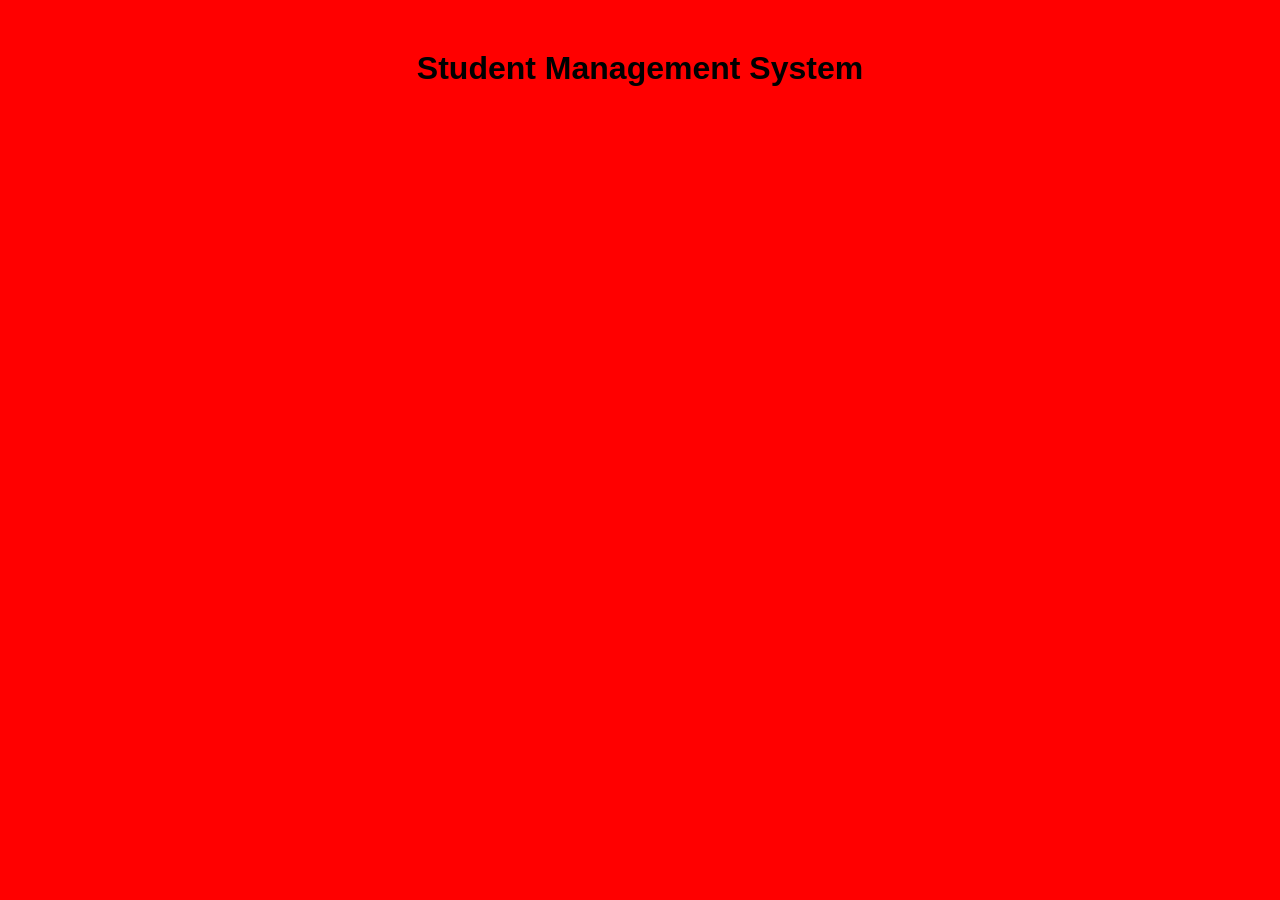
==== index.html @ 46ab165b "Initial project setup" ====
<!doctype html>
<html lang="en">
  <head>
    <meta charset="UTF-8" />
    <meta name="viewport" content="width=device-width, initial-scale=1.0" />

    <title>Student Management System</title>

    <link rel="stylesheet" href="style.css" />
  </head>

  <body>
    <h1>Student Management System</h1>

    <script src="script.js"></script>
  </body>
</html>
---- style.css ----
* {
    margin: 0;
    padding: 0;
    box-sizing: border-box;
}

body {
    font-family: Arial, sans-serif;
    background-color: red;
}

h1 {
    text-align: center;
    margin-top: 50px;
}
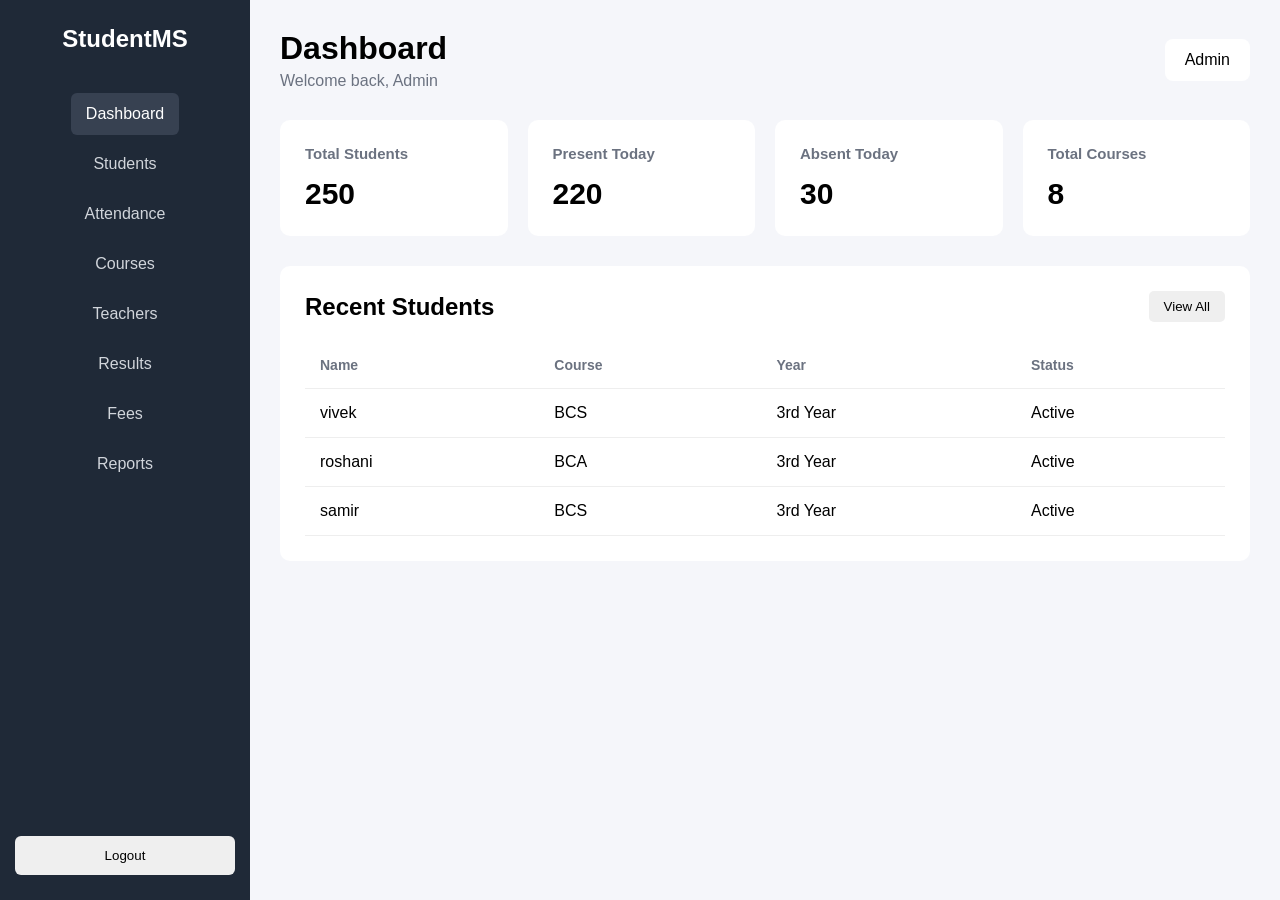
==== commit e346bc8c: "Create dashboard layout" ====
--- a/index.html
+++ b/index.html
@@ -10,7 +10,117 @@
   </head>
 
   <body>
-    <h1>Student Management System</h1>
+    <div class="dashboard">
+      <!-- Sidebar -->
+      <aside class="sidebar">
+        <div class="logo">
+          <h2>StudentMS</h2>
+        </div>
+
+        <nav class="sidebar-nav">
+          <a href="#" class="nav-link active"> Dashboard </a>
+
+          <a href="#" class="nav-link"> Students </a>
+
+          <a href="#" class="nav-link"> Attendance </a>
+
+          <a href="#" class="nav-link"> Courses </a>
+
+          <a href="#" class="nav-link"> Teachers </a>
+
+          <a href="#" class="nav-link"> Results </a>
+
+          <a href="#" class="nav-link"> Fees </a>
+
+          <a href="#" class="nav-link"> Reports </a>
+        </nav>
+
+        <button class="logout-btn">Logout</button>
+      </aside>
+
+      <!-- Main Content -->
+      <main class="main-content">
+        <!-- Header -->
+        <header class="top-header">
+          <div>
+            <h1>Dashboard</h1>
+            <p>Welcome back, Admin</p>
+          </div>
+
+          <div class="admin-profile">
+            <span>Admin</span>
+          </div>
+        </header>
+
+        <!-- Statistics -->
+        <section class="stats-container">
+          <div class="stat-card">
+            <h3>Total Students</h3>
+            <p>250</p>
+          </div>
+
+          <div class="stat-card">
+            <h3>Present Today</h3>
+            <p>220</p>
+          </div>
+
+          <div class="stat-card">
+            <h3>Absent Today</h3>
+            <p>30</p>
+          </div>
+
+          <div class="stat-card">
+            <h3>Total Courses</h3>
+            <p>8</p>
+          </div>
+        </section>
+
+        <!-- Recent Students -->
+        <section class="students-section">
+          <div class="section-header">
+            <h2>Recent Students</h2>
+
+            <button class="view-btn">View All</button>
+          </div>
+
+          <div class="table-container">
+            <table>
+              <thead>
+                <tr>
+                  <th>Name</th>
+                  <th>Course</th>
+                  <th>Year</th>
+                  <th>Status</th>
+                </tr>
+              </thead>
+
+              <tbody>
+                <tr>
+                  <td>vivek</td>
+                  <td>BCS</td>
+                  <td>3rd Year</td>
+                  <td>Active</td>
+                </tr>
+
+                <tr>
+                  <td>roshani</td>
+                  <td>BCA</td>
+                  <td>3rd Year</td>
+                  <td>Active</td>
+                </tr>
+
+                <tr>
+                  <td>samir</td>
+                  <td>BCS</td>
+                  <td>3rd Year</td>
+                  <td>Active</td>
+                </tr>
+              </tbody>
+            </table>
+          </div>
+        </section>
+      </main>
+    </div>
 
     <script src="script.js"></script>
   </body>
--- a/style.css
+++ b/style.css
@@ -6,10 +6,163 @@
 
 body {
     font-family: Arial, sans-serif;
-    background-color: red;
+    background: #f5f6fa;
 }
 
-h1 {
+.dashboard {
+    display: flex;
+    min-height: 100vh;
+}
+
+
+/* Sidebar */
+
+.sidebar {
+    width: 250px;
+    min-height: 100vh;
+    background: #1f2937;
+    padding: 25px 15px;
+    display: flex;
+    flex-direction: column;
+}
+
+.logo {
+    color: white;
     text-align: center;
-    margin-top: 50px;
+    margin-bottom: 40px;
+}
+
+.sidebar-nav {
+    display: flex;
+    flex-direction: column;
+    /* justify-content: center;*/
+    align-items: center;
+    gap: 8px;
+}
+
+.nav-link {
+    color: #d1d5db;
+    text-decoration: none;
+    padding: 12px 15px;
+    border-radius: 6px;
+}
+
+.nav-link:hover,
+.nav-link.active {
+    background: #374151;
+    color: white;
+}
+
+.logout-btn {
+    margin-top: auto;
+    padding: 12px;
+    border: none;
+    border-radius: 6px;
+    cursor: pointer;
+}
+
+
+/* Main Content */
+
+.main-content {
+    flex: 1;
+    padding: 30px;
+}
+
+
+/* Header */
+
+.top-header {
+    display: flex;
+    justify-content: space-between;
+    align-items: center;
+    margin-bottom: 30px;
+}
+
+.top-header h1 {
+    margin-bottom: 5px;
+}
+
+.top-header p {
+    color: #6b7280;
+}
+
+.admin-profile {
+    background: white;
+    padding: 12px 20px;
+    border-radius: 8px;
+}
+
+
+/* Statistics */
+
+.stats-container {
+    display: grid;
+    grid-template-columns: repeat(4, 1fr);
+    gap: 20px;
+    margin-bottom: 30px;
+}
+
+.stat-card {
+    background: white;
+    padding: 25px;
+    border-radius: 10px;
+}
+
+.stat-card h3 {
+    color: #6b7280;
+    font-size: 15px;
+    margin-bottom: 15px;
+}
+
+.stat-card p {
+    font-size: 30px;
+    font-weight: bold;
+}
+
+
+/* Students */
+
+.students-section {
+    background: white;
+    padding: 25px;
+    border-radius: 10px;
+}
+
+.section-header {
+    display: flex;
+    justify-content: space-between;
+    align-items: center;
+    margin-bottom: 20px;
+}
+
+.view-btn {
+    padding: 8px 15px;
+    border: none;
+    border-radius: 5px;
+    cursor: pointer;
+}
+
+
+/* Table */
+
+.table-container {
+    overflow-x: auto;
+}
+
+table {
+    width: 100%;
+    border-collapse: collapse;
+}
+
+th,
+td {
+    padding: 15px;
+    text-align: left;
+    border-bottom: 1px solid #eee;
+}
+
+th {
+    color: #6b7280;
+    font-size: 14px;
 }
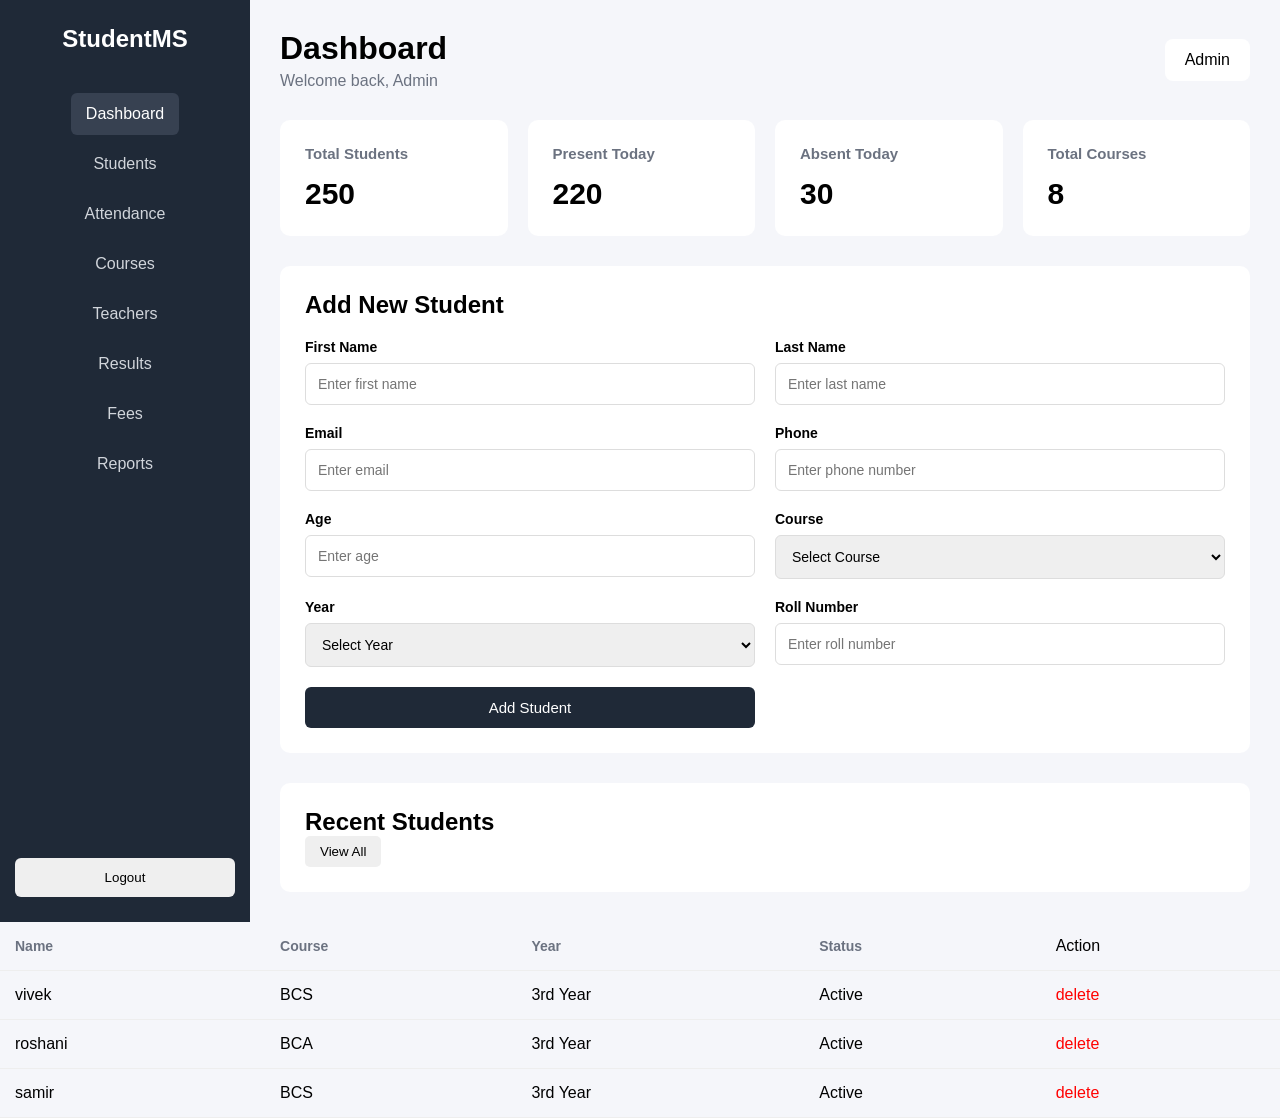
==== commit 41750edc: "Add delete student functionality" ====
--- a/index.html
+++ b/index.html
@@ -75,8 +75,86 @@
           </div>
         </section>
 
+        <!-- Student Management -->
+
+        <section class="student-management">
+          <div class="section-header">
+            <h2>Add New Student</h2>
+          </div>
+
+          <form id="studentForm">
+            <div class="form-group">
+              <label for="firstName">First Name</label>
+              <input
+                type="text"
+                id="firstName"
+                placeholder="Enter first name"
+              />
+            </div>
+
+            <div class="form-group">
+              <label for="lastName">Last Name</label>
+              <input type="text" id="lastName" placeholder="Enter last name" />
+            </div>
+
+            <div class="form-group">
+              <label for="email">Email</label>
+              <input type="email" id="email" placeholder="Enter email" />
+            </div>
+
+            <div class="form-group">
+              <label for="phone">Phone</label>
+              <input
+                type="tel"
+                id="phone"
+                placeholder="Enter phone number"
+                maxlength="10"
+              />
+            </div>
+
+            <div class="form-group">
+              <label for="age">Age</label>
+              <input type="number" id="age" placeholder="Enter age" />
+            </div>
+
+            <div class="form-group">
+              <label for="course">Course</label>
+
+              <select id="course">
+                <option value="">Select Course</option>
+                <option value="BCS">BCS</option>
+                <option value="BCA">BCA</option>
+                <option value="BBA">BBA</option>
+                <option value="MCA">MCA</option>
+              </select>
+            </div>
+
+            <div class="form-group">
+              <label for="year">Year</label>
+
+              <select id="year">
+                <option value="">Select Year</option>
+                <option value="1st Year">1st Year</option>
+                <option value="2nd Year">2nd Year</option>
+                <option value="3rd Year">3rd Year</option>
+              </select>
+            </div>
+
+            <div class="form-group">
+              <label for="rollNumber">Roll Number</label>
+              <input
+                type="text"
+                id="rollNumber"
+                placeholder="Enter roll number"
+              />
+            </div>
+
+            <button type="submit" class="add-student-btn">Add Student</button>
+          </form>
+        </section>
+
         <!-- Recent Students -->
-        <section class="students-section">
+        <section class="students-section"
           <div class="section-header">
             <h2>Recent Students</h2>
 
@@ -91,15 +169,21 @@
                   <th>Course</th>
                   <th>Year</th>
                   <th>Status</th>
+                  <td>Action</td>
+
                 </tr>
               </thead>
 
-              <tbody>
+              <tbody id="studentTableBody">
                 <tr>
                   <td>vivek</td>
                   <td>BCS</td>
                   <td>3rd Year</td>
                   <td>Active</td>
+                 <td style="color: red;">delete</td>
+
+
+
                 </tr>
 
                 <tr>
@@ -107,6 +191,8 @@
                   <td>BCA</td>
                   <td>3rd Year</td>
                   <td>Active</td>
+                  <td style="color: red;">delete</td>
+
                 </tr>
 
                 <tr>
@@ -114,6 +200,7 @@
                   <td>BCS</td>
                   <td>3rd Year</td>
                   <td>Active</td>
+                  <td style="color: red;">delete</td>
                 </tr>
               </tbody>
             </table>
--- a/style.css
+++ b/style.css
@@ -165,4 +165,56 @@
 th {
     color: #6b7280;
     font-size: 14px;
+}
+
+
+
+/* Student Management */
+
+.student-management {
+    background: white;
+    padding: 25px;
+    border-radius: 10px;
+    margin-bottom: 30px;
+}
+
+#studentForm {
+    display: grid;
+    grid-template-columns: repeat(2, 1fr);
+    gap: 20px;
+}
+
+.form-group {
+    display: flex;
+    flex-direction: column;
+    gap: 8px;
+}
+
+.form-group label {
+    font-size: 14px;
+    font-weight: bold;
+}
+
+.form-group input,
+.form-group select {
+    padding: 12px;
+    border: 1px solid #ddd;
+    border-radius: 6px;
+    font-size: 14px;
+    outline: none;
+}
+
+.form-group input:focus,
+.form-group select:focus {
+    border-color: #374151;
+}
+
+.add-student-btn {
+    padding: 12px 20px;
+    border: none;
+    border-radius: 6px;
+    cursor: pointer;
+    background: #1f2937;
+    color: white;
+    font-size: 15px;
 }
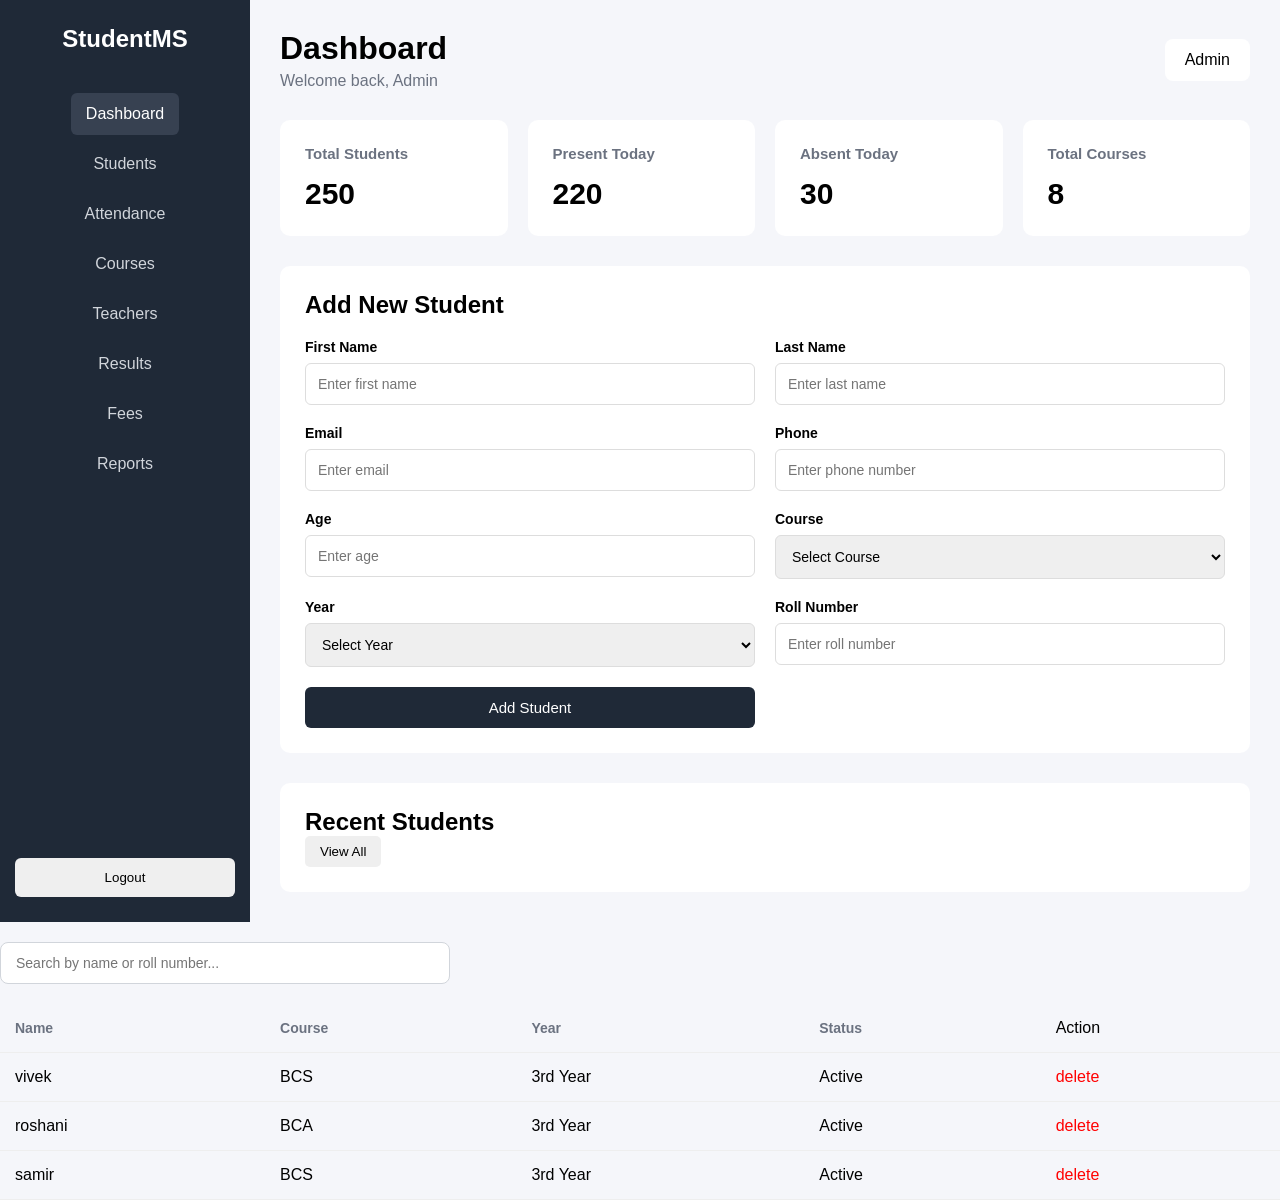
==== commit 56ea060e: "Add student search functionality" ====
--- a/index.html
+++ b/index.html
@@ -161,7 +161,17 @@
             <button class="view-btn">View All</button>
           </div>
 
+      
           <div class="table-container">
+
+              <!-- Search Box -->
+    <div class="search-container">
+        <input
+            type="text"
+            id="searchStudent"
+            placeholder="Search by name or roll number..."
+        >
+    </div>
             <table>
               <thead>
                 <tr>
--- a/style.css
+++ b/style.css
@@ -217,4 +217,30 @@
     background: #1f2937;
     color: white;
     font-size: 15px;
+}
+
+
+
+/* // search box logiuc  */    
+
+
+.search-container {
+    width: 100%;
+    margin: 20px 0;
+}
+
+#searchStudent {
+    width: 100%;
+    max-width: 450px;
+    padding: 12px 15px;
+    border: 1px solid #d1d5db;
+    border-radius: 8px;
+    font-size: 14px;
+    box-sizing: border-box;
+    outline: none;
+}
+
+#searchStudent:focus {
+    border-color: #2563eb;
+    box-shadow: 0 0 0 3px rgba(37, 99, 235, 0.1);
 }
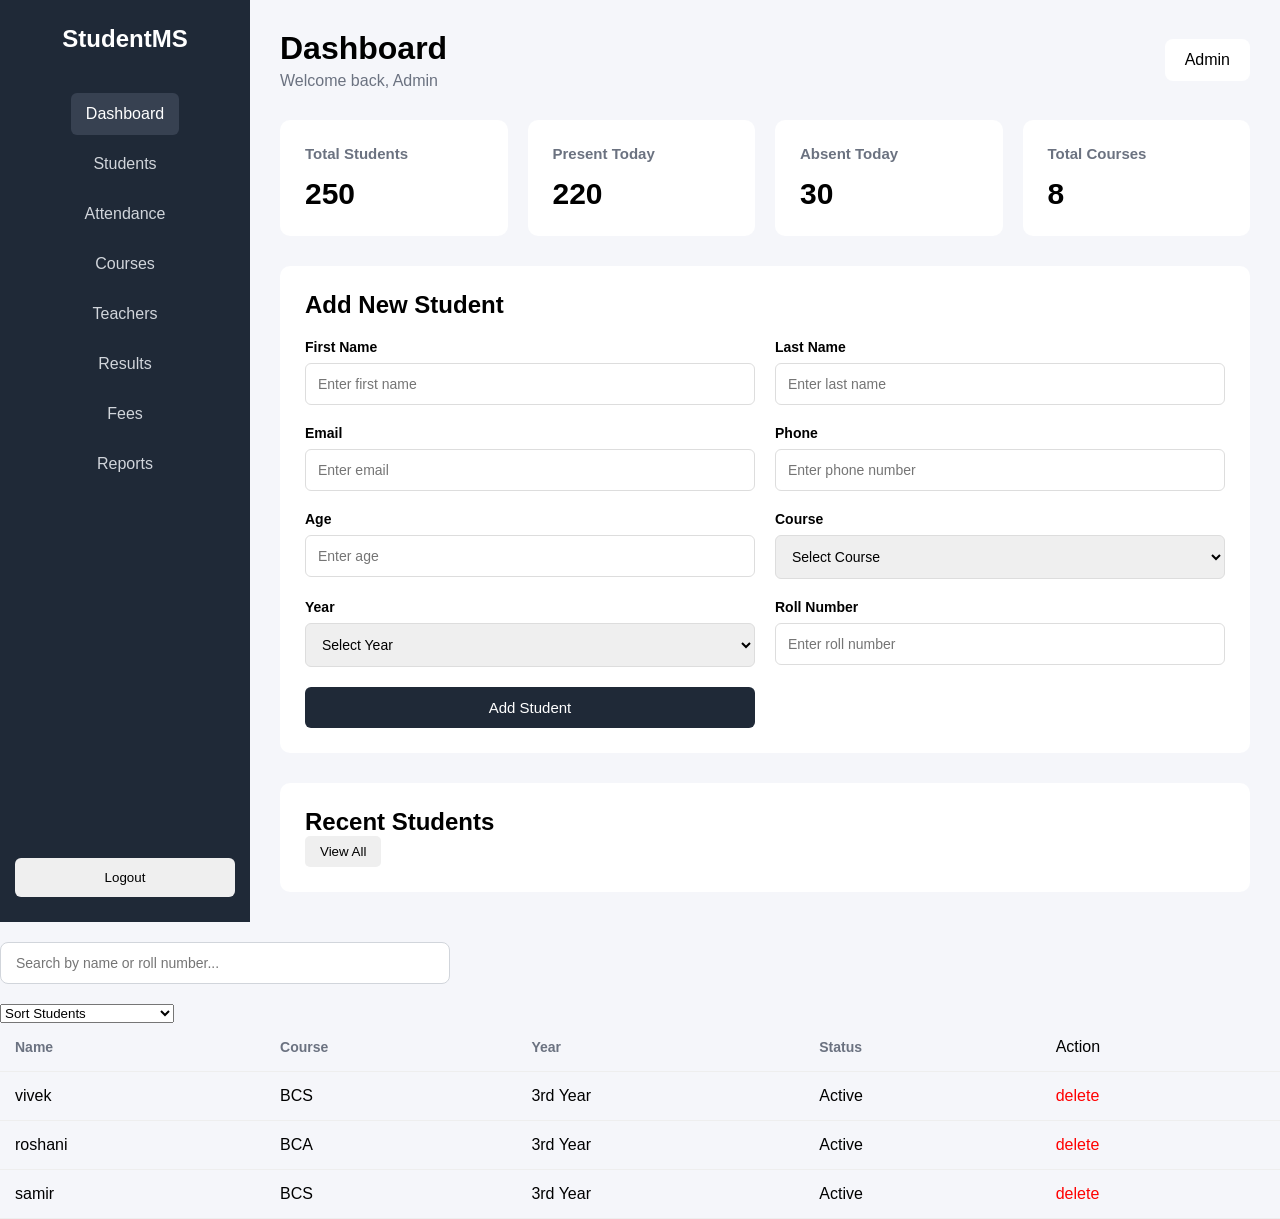
==== commit 164a19e6: "Add student sorting functionality" ====
--- a/index.html
+++ b/index.html
@@ -172,6 +172,22 @@
             placeholder="Search by name or roll number..."
         >
     </div>
+
+
+    <!-- // sorting dropdown start   -->
+
+    <select id="sortStudents">
+    <option value="">Sort Students</option>
+    <option value="name-asc">Name: A to Z</option>
+    <option value="name-desc">Name: Z to A</option>
+    <option value="roll-asc">Roll Number: Low to High</option>
+    <option value="roll-desc">Roll Number: High to Low</option>
+</select>
+
+
+
+
+    <!-- here  table start   -->
             <table>
               <thead>
                 <tr>
@@ -219,6 +235,8 @@
       </main>
     </div>
 
+
+
     <script src="script.js"></script>
   </body>
 </html>
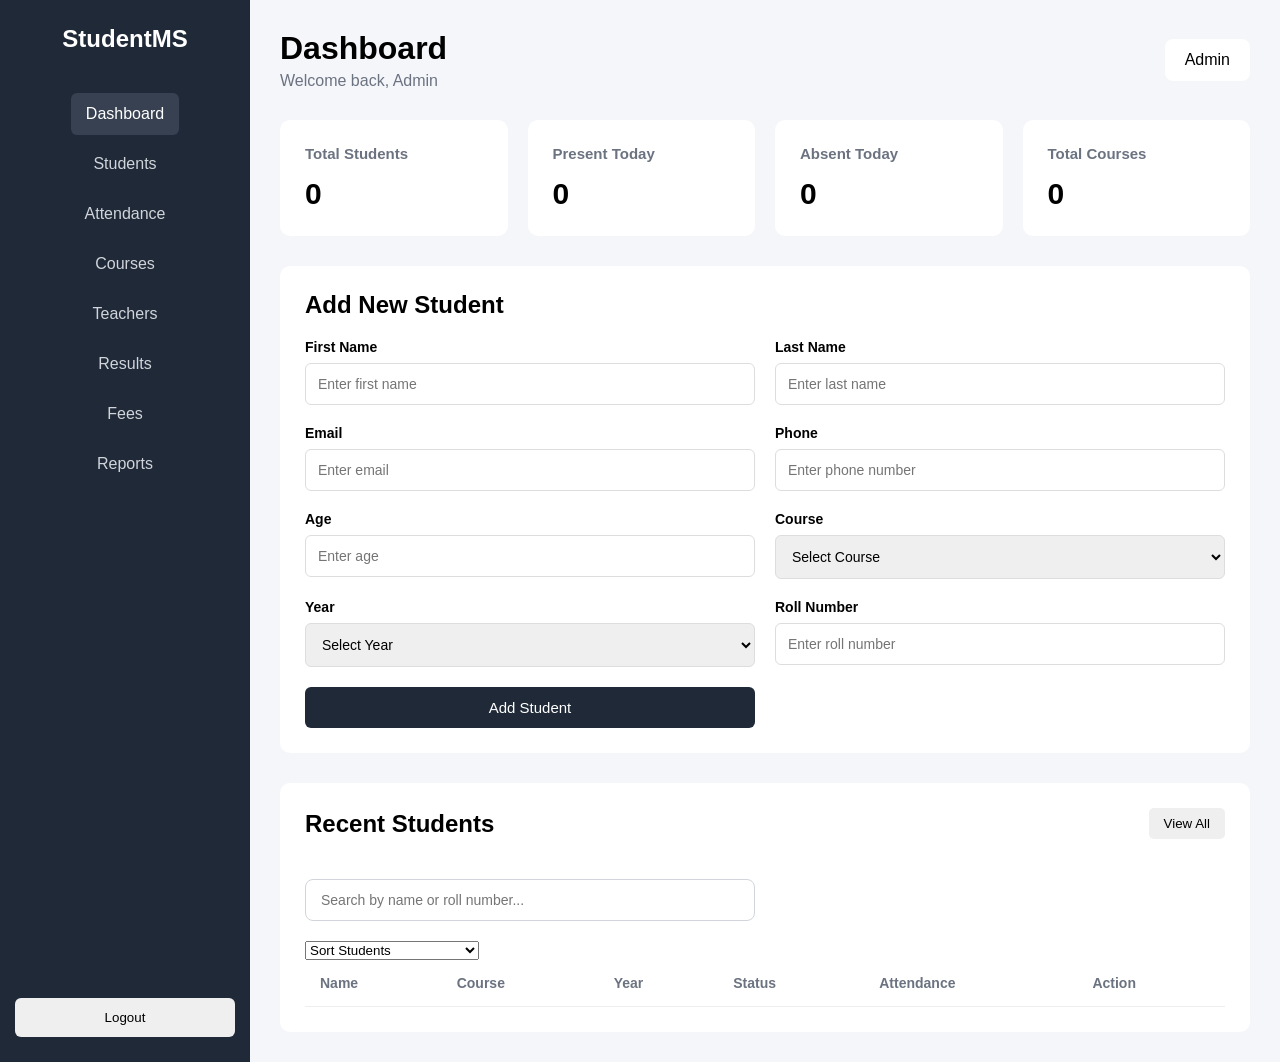
==== commit 0572732d: "Add attendance management and dashboard features" ====
--- a/index.html
+++ b/index.html
@@ -53,25 +53,27 @@
         </header>
 
         <!-- Statistics -->
+
+        <!-- Statistics -->
         <section class="stats-container">
           <div class="stat-card">
             <h3>Total Students</h3>
-            <p>250</p>
+            <p id="totalStudents">0</p>
           </div>
 
           <div class="stat-card">
             <h3>Present Today</h3>
-            <p>220</p>
+            <p id="presentToday">0</p>
           </div>
 
           <div class="stat-card">
             <h3>Absent Today</h3>
-            <p>30</p>
+            <p id="absentToday">0</p>
           </div>
 
           <div class="stat-card">
             <h3>Total Courses</h3>
-            <p>8</p>
+            <p id="totalCourses">0</p>
           </div>
         </section>
 
@@ -154,40 +156,34 @@
         </section>
 
         <!-- Recent Students -->
-        <section class="students-section"
+        <section class="students-section">
           <div class="section-header">
             <h2>Recent Students</h2>
 
             <button class="view-btn">View All</button>
           </div>
 
-      
           <div class="table-container">
-
-              <!-- Search Box -->
-    <div class="search-container">
-        <input
-            type="text"
-            id="searchStudent"
-            placeholder="Search by name or roll number..."
-        >
-    </div>
-
-
-    <!-- // sorting dropdown start   -->
-
-    <select id="sortStudents">
-    <option value="">Sort Students</option>
-    <option value="name-asc">Name: A to Z</option>
-    <option value="name-desc">Name: Z to A</option>
-    <option value="roll-asc">Roll Number: Low to High</option>
-    <option value="roll-desc">Roll Number: High to Low</option>
-</select>
-
-
-
-
-    <!-- here  table start   -->
+            <!-- Search Box -->
+            <div class="search-container">
+              <input
+                type="text"
+                id="searchStudent"
+                placeholder="Search by name or roll number..."
+              />
+            </div>
+
+            <!-- // sorting dropdown start   -->
+
+            <select id="sortStudents">
+              <option value="">Sort Students</option>
+              <option value="name-asc">Name: A to Z</option>
+              <option value="name-desc">Name: Z to A</option>
+              <option value="roll-asc">Roll Number: Low to High</option>
+              <option value="roll-desc">Roll Number: High to Low</option>
+            </select>
+
+            <!-- here  table start   -->
             <table>
               <thead>
                 <tr>
@@ -195,8 +191,9 @@
                   <th>Course</th>
                   <th>Year</th>
                   <th>Status</th>
-                  <td>Action</td>
-
+                  <th>Attendance</th>
+
+                  <th>Action</th>
                 </tr>
               </thead>
 
@@ -206,27 +203,23 @@
                   <td>BCS</td>
                   <td>3rd Year</td>
                   <td>Active</td>
-                 <td style="color: red;">delete</td>
-
-
-
-                </tr>
-
-                <tr>
-                  <td>roshani</td>
+                  <td style="color: red">delete</td>
+                </tr>
+
+                <tr>
+                  <td>jamima</td>
                   <td>BCA</td>
                   <td>3rd Year</td>
                   <td>Active</td>
-                  <td style="color: red;">delete</td>
-
-                </tr>
-
-                <tr>
-                  <td>samir</td>
+                  <td style="color: red">delete</td>
+                </tr>
+
+                <tr>
+                  <td>jasmin</td>
                   <td>BCS</td>
                   <td>3rd Year</td>
                   <td>Active</td>
-                  <td style="color: red;">delete</td>
+                  <td style="color: red">delete</td>
                 </tr>
               </tbody>
             </table>
@@ -235,8 +228,6 @@
       </main>
     </div>
 
-
-
     <script src="script.js"></script>
   </body>
 </html>
--- a/style.css
+++ b/style.css
@@ -243,4 +243,88 @@
 #searchStudent:focus {
     border-color: #2563eb;
     box-shadow: 0 0 0 3px rgba(37, 99, 235, 0.1);
-}+}
+
+/* edit and delet btton  css  */
+
+/* Common button styling */
+.edit-btn,
+.delete-btn {
+  padding: 7px 14px;
+  border: none;
+  border-radius: 5px;
+  font-size: 13px;
+  font-weight: 600;
+  cursor: pointer;
+  transition: background-color 0.3s ease;
+}
+
+/* Edit button */
+.edit-btn {
+  background-color: #dbeafe;
+  color: #1d4ed8;
+  margin-right: 8px;
+}
+
+.edit-btn:hover {
+  background-color: #bfdbfe;
+}
+
+/* Delete button */
+.delete-btn {
+  background-color: #fee2e2;
+  color: #dc2626;
+}
+
+.delete-btn:hover {
+  background-color: #fecaca;
+}
+
+
+
+/* attendenc button logic  */  
+
+/* Attendance Buttons */
+
+/* Present Button */
+.present-btn {
+background-color: #d1fae5;
+color: #065f46;
+border: 1px solid #10b981;
+
+padding: 6px 12px;
+border: none;
+border-radius: 5px;
+font-size: 13px;
+font-weight: 600;
+cursor: pointer;
+margin: 3px;
+transition: all 0.3s ease;
+}
+
+.present-btn:hover {
+background-color: #10b981;
+color: white;
+}
+
+/* Absent Button */
+.absent-btn {
+background-color: #fee2e2;
+color: #991b1b;
+border: 1px solid #ef4444;
+
+
+padding: 6px 12px;
+border: none;
+border-radius: 5px;
+font-size: 13px;
+font-weight: 600;
+cursor: pointer;
+margin: 3px;
+transition: all 0.3s ease;
+}
+
+.absent-btn:hover {
+background-color: #ef4444;
+color: white;
+}
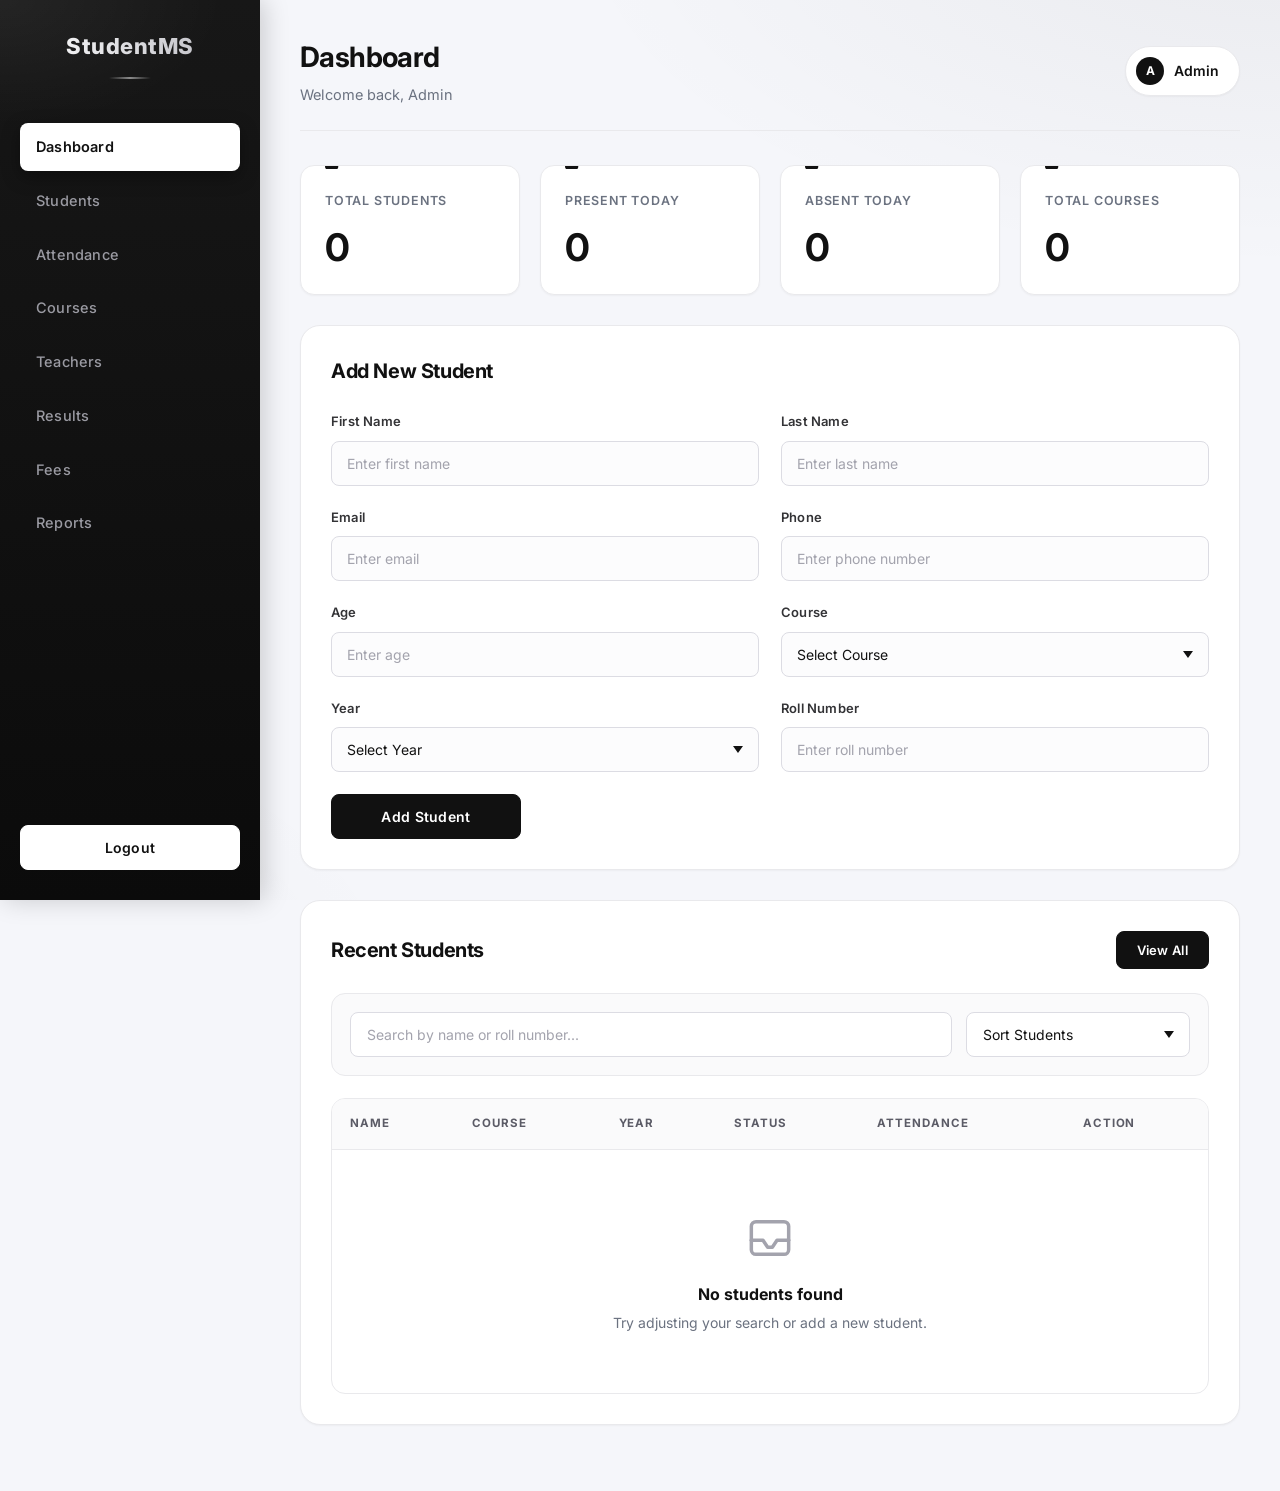
==== commit 06d5577d: "Improve dashboard UI" ====
--- a/index.html
+++ b/index.html
@@ -3,15 +3,23 @@
   <head>
     <meta charset="UTF-8" />
     <meta name="viewport" content="width=device-width, initial-scale=1.0" />
+    <meta name="theme-color" content="#111111" />
 
     <title>Student Management System</title>
+
+    <link rel="preconnect" href="https://fonts.googleapis.com" />
+    <link rel="preconnect" href="https://fonts.gstatic.com" crossorigin />
+    <link
+      href="https://fonts.googleapis.com/css2?family=Inter:wght@400;500;600;700;800&display=swap"
+      rel="stylesheet"
+    />
 
     <link rel="stylesheet" href="style.css" />
   </head>
 
   <body>
     <div class="dashboard">
-      <!-- Sidebar -->
+      <!-- ===== Sidebar ===== -->
       <aside class="sidebar">
         <div class="logo">
           <h2>StudentMS</h2>
@@ -19,26 +27,19 @@
 
         <nav class="sidebar-nav">
           <a href="#" class="nav-link active"> Dashboard </a>
-
           <a href="#" class="nav-link"> Students </a>
-
           <a href="#" class="nav-link"> Attendance </a>
-
           <a href="#" class="nav-link"> Courses </a>
-
           <a href="#" class="nav-link"> Teachers </a>
-
           <a href="#" class="nav-link"> Results </a>
-
           <a href="#" class="nav-link"> Fees </a>
-
           <a href="#" class="nav-link"> Reports </a>
         </nav>
 
         <button class="logout-btn">Logout</button>
       </aside>
 
-      <!-- Main Content -->
+      <!-- ===== Main Content ===== -->
       <main class="main-content">
         <!-- Header -->
         <header class="top-header">
@@ -53,8 +54,6 @@
         </header>
 
         <!-- Statistics -->
-
-        <!-- Statistics -->
         <section class="stats-container">
           <div class="stat-card">
             <h3>Total Students</h3>
@@ -78,13 +77,20 @@
         </section>
 
         <!-- Student Management -->
-
         <section class="student-management">
           <div class="section-header">
-            <h2>Add New Student</h2>
-          </div>
-
-          <form id="studentForm">
+            <h2 id="formTitle">Add New Student</h2>
+            <button
+              type="button"
+              id="cancelEditBtn"
+              class="cancel-edit-btn"
+              style="display: none"
+            >
+              Cancel Edit
+            </button>
+          </div>
+
+          <form id="studentForm" novalidate>
             <div class="form-group">
               <label for="firstName">First Name</label>
               <input
@@ -96,7 +102,12 @@
 
             <div class="form-group">
               <label for="lastName">Last Name</label>
-              <input type="text" id="lastName" placeholder="Enter last name" />
+              <input
+                type="text"
+                id="lastName"
+                placeholder="Enter last name"
+                autocomplete="off"
+              />
             </div>
 
             <div class="form-group">
@@ -121,7 +132,6 @@
 
             <div class="form-group">
               <label for="course">Course</label>
-
               <select id="course">
                 <option value="">Select Course</option>
                 <option value="BCS">BCS</option>
@@ -133,7 +143,6 @@
 
             <div class="form-group">
               <label for="year">Year</label>
-
               <select id="year">
                 <option value="">Select Year</option>
                 <option value="1st Year">1st Year</option>
@@ -151,7 +160,9 @@
               />
             </div>
 
-            <button type="submit" class="add-student-btn">Add Student</button>
+            <button type="submit" class="add-student-btn" id="submitBtn">
+              Add Student
+            </button>
           </form>
         </section>
 
@@ -159,21 +170,16 @@
         <section class="students-section">
           <div class="section-header">
             <h2>Recent Students</h2>
-
             <button class="view-btn">View All</button>
           </div>
 
-          <div class="table-container">
-            <!-- Search Box -->
-            <div class="search-container">
-              <input
-                type="text"
-                id="searchStudent"
-                placeholder="Search by name or roll number..."
-              />
-            </div>
-
-            <!-- // sorting dropdown start   -->
+          <!-- Search + Sort row -->
+          <div class="search-container">
+            <input
+              type="text"
+              id="searchStudent"
+              placeholder="Search by name or roll number..."
+            />
 
             <select id="sortStudents">
               <option value="">Sort Students</option>
@@ -182,8 +188,10 @@
               <option value="roll-asc">Roll Number: Low to High</option>
               <option value="roll-desc">Roll Number: High to Low</option>
             </select>
-
-            <!-- here  table start   -->
+          </div>
+
+          <!-- Table wrapper -->
+          <div class="table-container">
             <table>
               <thead>
                 <tr>
@@ -192,42 +200,76 @@
                   <th>Year</th>
                   <th>Status</th>
                   <th>Attendance</th>
-
                   <th>Action</th>
                 </tr>
               </thead>
 
-              <tbody id="studentTableBody">
-                <tr>
-                  <td>vivek</td>
-                  <td>BCS</td>
-                  <td>3rd Year</td>
-                  <td>Active</td>
-                  <td style="color: red">delete</td>
-                </tr>
-
-                <tr>
-                  <td>jamima</td>
-                  <td>BCA</td>
-                  <td>3rd Year</td>
-                  <td>Active</td>
-                  <td style="color: red">delete</td>
-                </tr>
-
-                <tr>
-                  <td>jasmin</td>
-                  <td>BCS</td>
-                  <td>3rd Year</td>
-                  <td>Active</td>
-                  <td style="color: red">delete</td>
-                </tr>
-              </tbody>
+              <!-- ===== JS renders rows here ===== -->
+              <tbody id="studentTableBody"></tbody>
             </table>
+
+            <!-- ===== EMPTY STATE (shows when no students or no search results) ===== -->
+            <div class="empty-state" id="emptyState" style="display: none">
+              <svg
+                width="56"
+                height="56"
+                viewBox="0 0 24 24"
+                fill="none"
+                stroke="currentColor"
+                stroke-width="1.5"
+                stroke-linecap="round"
+                stroke-linejoin="round"
+              >
+                <path d="M20 13V7a2 2 0 0 0-2-2H6a2 2 0 0 0-2 2v6" />
+                <path d="M20 13v4a2 2 0 0 1-2 2H6a2 2 0 0 1-2-2v-4" />
+                <path d="M20 13h-5l-2 3h-2l-2-3H4" />
+              </svg>
+              <h4>No students found</h4>
+              <p>Try adjusting your search or add a new student.</p>
+            </div>
           </div>
         </section>
       </main>
     </div>
 
+    <!-- ===== TOAST CONTAINER (notifications appear here) ===== -->
+    <div class="toast-container" id="toastContainer"></div>
+
+    <!-- ===== DELETE CONFIRMATION MODAL ===== -->
+    <div class="modal-overlay" id="deleteModal">
+      <div class="modal">
+        <div class="modal-icon">
+          <svg
+            width="24"
+            height="24"
+            viewBox="0 0 24 24"
+            fill="none"
+            stroke="currentColor"
+            stroke-width="2"
+            stroke-linecap="round"
+            stroke-linejoin="round"
+          >
+            <path d="M3 6h18" />
+            <path d="M19 6v14a2 2 0 0 1-2 2H7a2 2 0 0 1-2-2V6" />
+            <path d="M8 6V4a2 2 0 0 1 2-2h4a2 2 0 0 1 2 2v2" />
+          </svg>
+        </div>
+        <h3>Delete Student?</h3>
+        <p id="deleteModalText">
+          This action cannot be undone. The student record will be permanently
+          removed.
+        </p>
+        <div class="modal-actions">
+          <button type="button" class="btn-ghost" id="cancelDelete">
+            Cancel
+          </button>
+          <button type="button" class="btn-danger" id="confirmDelete">
+            Delete
+          </button>
+        </div>
+      </div>
+    </div>
+
     <script src="script.js"></script>
   </body>
 </html>
--- a/style.css
+++ b/style.css
@@ -1,12 +1,49 @@
+/* ============================================================
+   Student Management System — Premium Theme
+   ============================================================ */
+
 * {
     margin: 0;
     padding: 0;
     box-sizing: border-box;
 }
 
+:root {
+    --bg: #f5f6fa;
+    --surface: #ffffff;
+    --surface-2: #fafafb;
+    --ink: #111111;
+    --ink-soft: #6b7280;
+    --ink-mute: #a3a3ad;
+    --line: #e9e9ec;
+    --line-strong: #dcdce3;
+    --danger: #dc2626;
+    --success: #22c55e;
+    --radius-sm: 8px;
+    --radius-md: 14px;
+    --radius-lg: 20px;
+    --shadow-xs: 0 1px 2px rgba(17, 17, 17, 0.04);
+    --shadow-sm: 0 4px 14px rgba(17, 17, 17, 0.06);
+    --shadow-md: 0 14px 34px rgba(17, 17, 17, 0.09);
+    --shadow-lg: 0 24px 60px rgba(17, 17, 17, 0.14);
+    --ease: cubic-bezier(0.22, 0.61, 0.36, 1);
+}
+
+html {
+    -webkit-font-smoothing: antialiased;
+    -moz-osx-font-smoothing: grayscale;
+    scroll-behavior: smooth;
+}
+
 body {
-    font-family: Arial, sans-serif;
-    background: #f5f6fa;
+    font-family: "Inter", "Segoe UI", Arial, sans-serif;
+    background: var(--bg);
+    color: var(--ink);
+    line-height: 1.5;
+    background-image:
+        radial-gradient(1200px 600px at 100% -10%, rgba(17, 17, 17, 0.05), transparent 60%),
+        radial-gradient(900px 500px at -10% 110%, rgba(17, 17, 17, 0.04), transparent 60%);
+    background-attachment: fixed;
 }
 
 .dashboard {
@@ -14,317 +51,1023 @@
     min-height: 100vh;
 }
 
-
-/* Sidebar */
+/* ============================================================
+   ACCESSIBILITY: visible focus ring for keyboard users
+   ============================================================ */
+*:focus-visible {
+    outline: 2px solid var(--ink);
+    outline-offset: 2px;
+    border-radius: 4px;
+}
+.nav-link:focus-visible {
+    outline-color: #ffffff;
+}
+
+/* ============================================================
+   Sidebar
+   ============================================================ */
 
 .sidebar {
-    width: 250px;
+    width: 260px;
     min-height: 100vh;
-    background: #1f2937;
-    padding: 25px 15px;
+    background: linear-gradient(180deg, #171717 0%, #0b0b0b 100%);
+    padding: 30px 20px;
     display: flex;
     flex-direction: column;
-}
+    position: sticky;
+    top: 0;
+    align-self: flex-start;
+    height: 100vh;
+    box-shadow: 4px 0 24px rgba(0, 0, 0, 0.18);
+    overflow-y: auto;
+}
+
+.sidebar::after {
+    content: "";
+    position: absolute;
+    inset: 0;
+    pointer-events: none;
+    background: radial-gradient(320px 180px at 0% 0%, rgba(255, 255, 255, 0.06), transparent 70%);
+}
+
+.sidebar::-webkit-scrollbar { width: 0; }
 
 .logo {
-    color: white;
     text-align: center;
-    margin-bottom: 40px;
+    margin-bottom: 44px;
+    position: relative;
+    z-index: 1;
+}
+
+.logo h2 {
+    color: #ffffff;
+    font-size: 22px;
+    font-weight: 800;
+    letter-spacing: 0.5px;
+    background: linear-gradient(90deg, #ffffff 0%, #b9b9c0 100%);
+    -webkit-background-clip: text;
+    background-clip: text;
+    -webkit-text-fill-color: transparent;
+}
+
+.logo::after {
+    content: "";
+    display: block;
+    width: 42px;
+    height: 2px;
+    margin: 14px auto 0;
+    border-radius: 2px;
+    background: linear-gradient(90deg, transparent, rgba(255, 255, 255, 0.5), transparent);
 }
 
 .sidebar-nav {
     display: flex;
     flex-direction: column;
-    /* justify-content: center;*/
-    align-items: center;
-    gap: 8px;
+    align-items: stretch;
+    gap: 6px;
+    position: relative;
+    z-index: 1;
 }
 
 .nav-link {
-    color: #d1d5db;
+    color: #9a9aa2;
     text-decoration: none;
-    padding: 12px 15px;
-    border-radius: 6px;
-}
-
-.nav-link:hover,
+    padding: 13px 16px;
+    border-radius: var(--radius-sm);
+    font-size: 14.5px;
+    font-weight: 500;
+    letter-spacing: 0.2px;
+    position: relative;
+    transition: color 0.3s var(--ease), background 0.3s var(--ease), padding 0.3s var(--ease);
+}
+
+.nav-link::before {
+    content: "";
+    position: absolute;
+    left: 0;
+    top: 50%;
+    width: 3px;
+    height: 0;
+    background: #ffffff;
+    border-radius: 0 3px 3px 0;
+    transform: translateY(-50%);
+    transition: height 0.3s var(--ease);
+}
+
+.nav-link:hover {
+    background: rgba(255, 255, 255, 0.06);
+    color: #ffffff;
+    padding-left: 22px;
+}
+
+.nav-link:hover::before { height: 55%; }
+
 .nav-link.active {
-    background: #374151;
-    color: white;
-}
+    background: #ffffff;
+    color: #111111;
+    font-weight: 600;
+    box-shadow: 0 6px 18px rgba(0, 0, 0, 0.35);
+}
+
+.nav-link.active::before { height: 0; }
 
 .logout-btn {
     margin-top: auto;
-    padding: 12px;
-    border: none;
-    border-radius: 6px;
+    padding: 13px;
+    background: #ffffff;
+    color: #111111;
+    border: 1px solid #ffffff;
+    border-radius: var(--radius-sm);
     cursor: pointer;
-}
-
-
-/* Main Content */
+    font-weight: 600;
+    font-size: 14px;
+    letter-spacing: 0.3px;
+    transition: all 0.3s var(--ease);
+    position: relative;
+    z-index: 1;
+    font-family: inherit;
+}
+
+.logout-btn:hover {
+    background: transparent;
+    color: #ffffff;
+    transform: translateY(-2px);
+    box-shadow: 0 8px 22px rgba(255, 255, 255, 0.12);
+}
+
+/* ============================================================
+   Main Content
+   ============================================================ */
 
 .main-content {
     flex: 1;
-    padding: 30px;
-}
-
-
-/* Header */
+    padding: 36px 40px;
+    min-width: 0;
+}
+
+/* ============================================================
+   Header
+   ============================================================ */
 
 .top-header {
     display: flex;
     justify-content: space-between;
     align-items: center;
-    margin-bottom: 30px;
+    gap: 20px;
+    margin-bottom: 34px;
+    padding-bottom: 24px;
+    border-bottom: 1px solid var(--line);
 }
 
 .top-header h1 {
-    margin-bottom: 5px;
+    font-size: 28px;
+    font-weight: 700;
+    letter-spacing: -0.6px;
+    margin-bottom: 6px;
+    color: var(--ink);
 }
 
 .top-header p {
-    color: #6b7280;
+    color: var(--ink-soft);
+    font-size: 14.5px;
 }
 
 .admin-profile {
-    background: white;
-    padding: 12px 20px;
-    border-radius: 8px;
-}
-
-
-/* Statistics */
+    display: inline-flex;
+    align-items: center;
+    gap: 10px;
+    background: var(--surface);
+    padding: 10px 20px 10px 10px;
+    border-radius: 100px;
+    border: 1px solid var(--line);
+    font-size: 14px;
+    font-weight: 600;
+    color: var(--ink);
+    box-shadow: var(--shadow-xs);
+    transition: all 0.3s var(--ease);
+    white-space: nowrap;
+}
+
+.admin-profile::before {
+    content: "A";
+    display: inline-flex;
+    align-items: center;
+    justify-content: center;
+    width: 28px;
+    height: 28px;
+    border-radius: 50%;
+    background: var(--ink);
+    color: #ffffff;
+    font-size: 12px;
+    font-weight: 700;
+}
+
+.admin-profile:hover {
+    border-color: var(--ink);
+    box-shadow: var(--shadow-sm);
+    transform: translateY(-1px);
+}
+
+/* ============================================================
+   Statistics Cards
+   ============================================================ */
 
 .stats-container {
     display: grid;
     grid-template-columns: repeat(4, 1fr);
     gap: 20px;
+    margin: 25px 0 30px;
+}
+
+.stat-card {
+    position: relative;
+    background: var(--surface);
+    padding: 26px 24px;
+    border: 1px solid var(--line);
+    border-radius: var(--radius-md);
+    overflow: hidden;
+    box-shadow: var(--shadow-xs);
+    transition: all 0.35s var(--ease);
+}
+
+.stat-card::before {
+    content: "";
+    position: absolute;
+    inset: 0;
+    background: linear-gradient(140deg, rgba(17, 17, 17, 0.035), transparent 55%);
+    opacity: 0;
+    transition: opacity 0.35s var(--ease);
+}
+
+.stat-card::after {
+    content: "";
+    position: absolute;
+    top: 0;
+    left: 24px;
+    width: 38px;
+    height: 3px;
+    border-radius: 0 0 3px 3px;
+    background: var(--ink);
+    transform: scaleX(0.35);
+    transform-origin: left;
+    transition: transform 0.35s var(--ease);
+}
+
+.stat-card:hover {
+    border-color: var(--line-strong);
+    transform: translateY(-6px);
+    box-shadow: var(--shadow-md);
+}
+
+.stat-card:hover::before { opacity: 1; }
+.stat-card:hover::after  { transform: scaleX(1); }
+
+.stat-card h3 {
+    font-size: 12.5px;
+    font-weight: 600;
+    color: var(--ink-soft);
+    text-transform: uppercase;
+    letter-spacing: 0.8px;
+    margin-bottom: 16px;
+    position: relative;
+}
+
+.stat-card p {
+    font-size: 38px;
+    font-weight: 700;
+    letter-spacing: -1.2px;
+    color: var(--ink);
+    margin: 0;
+    position: relative;
+    line-height: 1.1;
+}
+
+/* ============================================================
+   Sections (Shared)
+   ============================================================ */
+
+.students-section,
+.student-management {
+    background: var(--surface);
+    padding: 30px;
+    border: 1px solid var(--line);
+    border-radius: var(--radius-lg);
     margin-bottom: 30px;
-}
-
-.stat-card {
-    background: white;
-    padding: 25px;
-    border-radius: 10px;
-}
-
-.stat-card h3 {
-    color: #6b7280;
-    font-size: 15px;
-    margin-bottom: 15px;
-}
-
-.stat-card p {
-    font-size: 30px;
-    font-weight: bold;
-}
-
-
-/* Students */
-
-.students-section {
-    background: white;
-    padding: 25px;
-    border-radius: 10px;
-}
-
-.section-header {
+    box-shadow: var(--shadow-xs);
+    transition: box-shadow 0.35s var(--ease), border-color 0.35s var(--ease);
+}
+
+.students-section:hover,
+.student-management:hover {
+    box-shadow: var(--shadow-sm);
+    border-color: var(--line-strong);
+}
+
+.students-section .section-header {
     display: flex;
     justify-content: space-between;
     align-items: center;
-    margin-bottom: 20px;
-}
+    gap: 16px;
+    margin-bottom: 24px;
+}
+
+.students-section .section-header h2,
+.student-management .section-header h2 {
+    font-size: 20px;
+    font-weight: 700;
+    letter-spacing: -0.4px;
+    color: var(--ink);
+}
+
+.student-management .section-header {
+    margin-bottom: 26px;
+    display: flex;
+    justify-content: space-between;
+    align-items: center;
+    gap: 16px;
+}
+
+/* ============================================================
+   Buttons
+   ============================================================ */
 
 .view-btn {
-    padding: 8px 15px;
-    border: none;
-    border-radius: 5px;
+    padding: 10px 20px;
+    background: var(--ink);
+    color: #ffffff;
+    border: 1px solid var(--ink);
+    border-radius: var(--radius-sm);
+    font-size: 13px;
+    font-weight: 600;
+    letter-spacing: 0.3px;
     cursor: pointer;
-}
-
-
-/* Table */
+    transition: all 0.3s var(--ease);
+    white-space: nowrap;
+    font-family: inherit;
+}
+
+.view-btn:hover {
+    background: transparent;
+    color: var(--ink);
+    transform: translateY(-1px);
+    box-shadow: var(--shadow-sm);
+}
+
+/* ============================================================
+   Cancel Edit button (NEW — appears only in edit mode)
+   ============================================================ */
+.cancel-edit-btn {
+    padding: 9px 18px;
+    background: transparent;
+    color: var(--ink);
+    border: 1px solid var(--line-strong);
+    border-radius: var(--radius-sm);
+    font-size: 13px;
+    font-weight: 600;
+    cursor: pointer;
+    transition: all 0.3s var(--ease);
+    font-family: inherit;
+    white-space: nowrap;
+}
+
+.cancel-edit-btn:hover {
+    background: var(--ink);
+    color: #ffffff;
+    border-color: var(--ink);
+    transform: translateY(-1px);
+    box-shadow: var(--shadow-sm);
+}
+
+/* ============================================================
+   Search + Sort Row
+   ============================================================ */
+
+.search-container {
+    display: flex;
+    align-items: center;
+    gap: 14px;
+    flex-wrap: wrap;
+    margin: 0 0 22px;
+    padding: 18px;
+    background: var(--surface-2);
+    border: 1px solid var(--line);
+    border-radius: var(--radius-md);
+}
+
+#searchStudent {
+    flex: 1 1 260px;
+    min-width: 0;
+    padding: 13px 16px;
+    border: 1px solid var(--line-strong);
+    border-radius: var(--radius-sm);
+    background: #ffffff;
+    color: var(--ink);
+    font-size: 14px;
+    font-family: inherit;
+    outline: none;
+    transition: all 0.3s var(--ease);
+}
+
+#searchStudent::placeholder { color: var(--ink-mute); }
+
+#searchStudent:focus {
+    border-color: var(--ink);
+    box-shadow: 0 0 0 4px rgba(17, 17, 17, 0.06);
+}
+
+#sortStudents {
+    flex: 0 0 auto;
+    padding: 13px 40px 13px 16px;
+    min-width: 210px;
+    border: 1px solid var(--line-strong);
+    border-radius: var(--radius-sm);
+    background-color: #ffffff;
+    background-image: url("data:image/svg+xml,%3Csvg xmlns='http://www.w3.org/2000/svg' width='12' height='8' viewBox='0 0 12 8'%3E%3Cpath fill='%23111111' d='M6 8 0 0h12z'/%3E%3C/svg%3E");
+    background-repeat: no-repeat;
+    background-position: right 15px center;
+    background-size: 10px;
+    color: var(--ink);
+    font-size: 14px;
+    font-family: inherit;
+    outline: none;
+    cursor: pointer;
+    appearance: none;
+    transition: all 0.3s var(--ease);
+}
+
+#sortStudents:focus {
+    border-color: var(--ink);
+    box-shadow: 0 0 0 4px rgba(17, 17, 17, 0.06);
+}
+
+/* ============================================================
+   Table
+   ============================================================ */
 
 .table-container {
+    width: 100%;
     overflow-x: auto;
-}
+    border-radius: var(--radius-md);
+    border: 1px solid var(--line);
+    background: #ffffff;
+}
+
+.table-container::-webkit-scrollbar { height: 8px; }
+.table-container::-webkit-scrollbar-track { background: transparent; }
+.table-container::-webkit-scrollbar-thumb {
+    background: #d8d8de;
+    border-radius: 8px;
+}
+.table-container::-webkit-scrollbar-thumb:hover { background: #c3c3ca; }
 
 table {
     width: 100%;
     border-collapse: collapse;
-}
-
-th,
+    min-width: 720px;
+}
+
+th, td {
+    padding: 16px 18px;
+    text-align: left;
+    border-bottom: 1px solid var(--line);
+}
+
+th {
+    background: #fafafb;
+    color: #5b5b66;
+    font-size: 11.5px;
+    font-weight: 700;
+    text-transform: uppercase;
+    letter-spacing: 0.9px;
+    white-space: nowrap;
+}
+
 td {
-    padding: 15px;
-    text-align: left;
-    border-bottom: 1px solid #eee;
-}
-
-th {
-    color: #6b7280;
+    color: #232326;
     font-size: 14px;
 }
 
-
-
-/* Student Management */
-
-.student-management {
-    background: white;
-    padding: 25px;
-    border-radius: 10px;
-    margin-bottom: 30px;
-}
+tbody tr {
+    transition: background 0.25s var(--ease);
+    /* ===== Staggered fade-in on row render ===== */
+    animation: rowIn 0.4s ease backwards;
+}
+
+tbody tr:nth-child(1) { animation-delay: 0.03s; }
+tbody tr:nth-child(2) { animation-delay: 0.06s; }
+tbody tr:nth-child(3) { animation-delay: 0.09s; }
+tbody tr:nth-child(4) { animation-delay: 0.12s; }
+tbody tr:nth-child(5) { animation-delay: 0.15s; }
+tbody tr:nth-child(6) { animation-delay: 0.18s; }
+tbody tr:nth-child(7) { animation-delay: 0.21s; }
+tbody tr:nth-child(8) { animation-delay: 0.24s; }
+
+@keyframes rowIn {
+    from { opacity: 0; transform: translateY(8px); }
+    to   { opacity: 1; transform: translateY(0); }
+}
+
+tbody tr:hover { background: #fafafb; }
+tbody tr:last-child td { border-bottom: none; }
+
+/* ============================================================
+   EMPTY STATE
+   ============================================================ */
+.empty-state {
+    display: flex;
+    flex-direction: column;
+    align-items: center;
+    justify-content: center;
+    padding: 60px 20px;
+    text-align: center;
+    color: var(--ink-soft);
+}
+.empty-state svg {
+    color: var(--ink-mute);
+    margin-bottom: 16px;
+}
+.empty-state h4 {
+    font-size: 16px;
+    font-weight: 700;
+    color: var(--ink);
+    margin-bottom: 6px;
+}
+.empty-state p {
+    font-size: 14px;
+}
+
+/* ============================================================
+   Form
+   ============================================================ */
 
 #studentForm {
     display: grid;
     grid-template-columns: repeat(2, 1fr);
-    gap: 20px;
+    gap: 22px;
 }
 
 .form-group {
     display: flex;
     flex-direction: column;
-    gap: 8px;
+    gap: 9px;
 }
 
 .form-group label {
-    font-size: 14px;
-    font-weight: bold;
+    font-size: 13px;
+    font-weight: 600;
+    color: #333336;
+    letter-spacing: 0.2px;
 }
 
 .form-group input,
 .form-group select {
-    padding: 12px;
-    border: 1px solid #ddd;
-    border-radius: 6px;
+    width: 100%;
+    padding: 13px 15px;
+    border: 1px solid var(--line-strong);
+    border-radius: var(--radius-sm);
+    background: #fcfcfd;
+    color: var(--ink);
     font-size: 14px;
+    font-family: inherit;
     outline: none;
-}
+    transition: all 0.3s var(--ease);
+    appearance: none;
+}
+
+.form-group select {
+    background-image: url("data:image/svg+xml,%3Csvg xmlns='http://www.w3.org/2000/svg' width='12' height='8' viewBox='0 0 12 8'%3E%3Cpath fill='%23111111' d='M6 8 0 0h12z'/%3E%3C/svg%3E");
+    background-repeat: no-repeat;
+    background-position: right 15px center;
+    background-size: 10px;
+    padding-right: 38px;
+    cursor: pointer;
+}
+
+.form-group input::placeholder { color: var(--ink-mute); }
 
 .form-group input:focus,
 .form-group select:focus {
-    border-color: #374151;
+    border-color: var(--ink);
+    background: #ffffff;
+    box-shadow: 0 0 0 4px rgba(17, 17, 17, 0.06);
+}
+
+/* ===== Invalid input highlight ===== */
+.form-group input.invalid,
+.form-group select.invalid {
+    border-color: var(--danger);
+    background: #fef2f2;
 }
 
 .add-student-btn {
-    padding: 12px 20px;
-    border: none;
+    grid-column: 1 / -1;
+    width: fit-content;
+    min-width: 190px;
+    padding: 13px 28px;
+    background: var(--ink);
+    color: #ffffff;
+    border: 1px solid var(--ink);
+    border-radius: var(--radius-sm);
+    font-size: 14px;
+    font-weight: 600;
+    letter-spacing: 0.3px;
+    cursor: pointer;
+    transition: all 0.3s var(--ease);
+    font-family: inherit;
+}
+
+.add-student-btn:hover {
+    background: transparent;
+    color: var(--ink);
+    transform: translateY(-2px);
+    box-shadow: var(--shadow-sm);
+}
+
+/* ============================================================
+   Action Buttons
+   ============================================================ */
+
+.edit-btn,
+.delete-btn,
+.present-btn,
+.absent-btn {
+    padding: 8px 14px;
+    border: 1px solid var(--ink);
     border-radius: 6px;
+    font-size: 12.5px;
+    font-weight: 600;
+    letter-spacing: 0.2px;
     cursor: pointer;
-    background: #1f2937;
-    color: white;
-    font-size: 15px;
-}
-
-
-
-/* // search box logiuc  */    
-
-
-.search-container {
+    transition: all 0.3s var(--ease);
+    margin: 3px;
+    font-family: inherit;
+}
+
+.edit-btn { background: #ffffff; color: var(--ink); }
+.edit-btn:hover {
+    background: var(--ink);
+    color: #ffffff;
+    transform: translateY(-2px);
+    box-shadow: var(--shadow-sm);
+}
+
+.delete-btn { background: var(--ink); color: #ffffff; }
+.delete-btn:hover {
+    background: #ffffff;
+    color: var(--ink);
+    transform: translateY(-2px);
+    box-shadow: var(--shadow-sm);
+}
+
+/* ============================================================
+   Status Badges
+   ============================================================ */
+
+.status-present,
+.status-absent,
+.status-not-marked {
+    display: inline-block;
+    padding: 6px 13px;
+    border-radius: 100px;
+    font-size: 12px;
+    font-weight: 600;
+    letter-spacing: 0.3px;
+    border: 1px solid transparent;
+    transition: all 0.3s var(--ease);
+    cursor: default;
+}
+
+.status-present {
+    background: #eef7f0;
+    color: #1f7a3d;
+    border-color: #d6ecdc;
+}
+
+.status-absent {
+    background: #f6f6f7;
+    color: #111111;
+    border-color: #e3e3e6;
+}
+
+.status-not-marked {
+    background: #f2f2f4;
+    color: #7a7a85;
+    border-color: #e6e6ea;
+}
+
+.status-present:hover,
+.status-absent:hover,
+.status-not-marked:hover {
+    transform: translateY(-2px) scale(1.04);
+    box-shadow: 0 6px 16px rgba(17, 17, 17, 0.14);
+}
+
+.status-present:hover {
+    background: #ffffff;
+    color: var(--ink);
+    border-color: var(--ink);
+}
+
+.status-absent:hover,
+.status-not-marked:hover {
+    background: var(--ink);
+    color: #ffffff;
+    border-color: var(--ink);
+}
+
+/* ============================================================
+   Attendance Buttons
+   ============================================================ */
+
+.present-btn { background: #ffffff; color: var(--ink); }
+.absent-btn  { background: var(--ink); color: #ffffff; }
+
+.present-btn:hover,
+.absent-btn:hover {
+    background: var(--ink);
+    color: #ffffff;
+    transform: translateY(-2px);
+    box-shadow: var(--shadow-sm);
+}
+.absent-btn:hover {
+    background: #ffffff;
+    color: var(--ink);
+}
+
+/* ============================================================
+   TOAST NOTIFICATIONS
+   ============================================================ */
+.toast-container {
+    position: fixed;
+    top: 24px;
+    right: 24px;
+    display: flex;
+    flex-direction: column;
+    gap: 10px;
+    z-index: 9999;
+    pointer-events: none;
+}
+
+.toast {
+    display: flex;
+    align-items: center;
+    gap: 12px;
+    padding: 14px 20px;
+    background: #111111;
+    color: #ffffff;
+    border-radius: 10px;
+    font-size: 14px;
+    font-weight: 500;
+    box-shadow: 0 14px 34px rgba(0, 0, 0, 0.25);
+    animation: toastIn 0.4s var(--ease);
+    min-width: 260px;
+    max-width: 380px;
+    pointer-events: auto;
+    border-left: 4px solid transparent;
+}
+
+.toast.success { border-left-color: var(--success); }
+.toast.error   { border-left-color: var(--danger); }
+.toast.info    { border-left-color: #3b82f6; }
+
+.toast::before {
+    content: "✓";
+    display: inline-flex;
+    align-items: center;
+    justify-content: center;
+    width: 22px;
+    height: 22px;
+    flex-shrink: 0;
+    border-radius: 50%;
+    background: rgba(255, 255, 255, 0.15);
+    font-size: 12px;
+    font-weight: 700;
+}
+
+.toast.error::before { content: "✕"; }
+.toast.info::before  { content: "i"; font-style: italic; }
+
+.toast.leaving {
+    animation: toastOut 0.3s var(--ease) forwards;
+}
+
+@keyframes toastIn {
+    from { opacity: 0; transform: translateX(60px); }
+    to   { opacity: 1; transform: translateX(0); }
+}
+
+@keyframes toastOut {
+    from { opacity: 1; transform: translateX(0); }
+    to   { opacity: 0; transform: translateX(60px); }
+}
+
+/* ============================================================
+   DELETE CONFIRMATION MODAL
+   ============================================================ */
+.modal-overlay {
+    position: fixed;
+    inset: 0;
+    background: rgba(17, 17, 17, 0.55);
+    backdrop-filter: blur(4px);
+    -webkit-backdrop-filter: blur(4px);
+    display: none;
+    align-items: center;
+    justify-content: center;
+    z-index: 9000;
+    padding: 20px;
+}
+
+.modal-overlay.show { display: flex; }
+
+.modal {
+    background: #ffffff;
+    padding: 32px;
+    border-radius: 18px;
+    max-width: 440px;
     width: 100%;
-    margin: 20px 0;
-}
-
-#searchStudent {
-    width: 100%;
-    max-width: 450px;
-    padding: 12px 15px;
-    border: 1px solid #d1d5db;
+    box-shadow: 0 24px 60px rgba(0, 0, 0, 0.3);
+    animation: modalIn 0.3s var(--ease);
+    text-align: center;
+}
+
+.modal-icon {
+    display: inline-flex;
+    align-items: center;
+    justify-content: center;
+    width: 56px;
+    height: 56px;
+    border-radius: 50%;
+    background: #fef2f2;
+    color: var(--danger);
+    margin-bottom: 18px;
+}
+
+.modal h3 {
+    font-size: 20px;
+    margin-bottom: 10px;
+    color: var(--ink);
+}
+
+.modal p {
+    color: var(--ink-soft);
+    font-size: 14.5px;
+    margin-bottom: 26px;
+    line-height: 1.6;
+}
+
+.modal-actions {
+    display: flex;
+    gap: 10px;
+    justify-content: center;
+}
+
+.btn-ghost,
+.btn-danger {
+    padding: 11px 24px;
     border-radius: 8px;
     font-size: 14px;
-    box-sizing: border-box;
-    outline: none;
-}
-
-#searchStudent:focus {
-    border-color: #2563eb;
-    box-shadow: 0 0 0 3px rgba(37, 99, 235, 0.1);
-}
-
-/* edit and delet btton  css  */
-
-/* Common button styling */
-.edit-btn,
-.delete-btn {
-  padding: 7px 14px;
-  border: none;
-  border-radius: 5px;
-  font-size: 13px;
-  font-weight: 600;
-  cursor: pointer;
-  transition: background-color 0.3s ease;
-}
-
-/* Edit button */
-.edit-btn {
-  background-color: #dbeafe;
-  color: #1d4ed8;
-  margin-right: 8px;
-}
-
-.edit-btn:hover {
-  background-color: #bfdbfe;
-}
-
-/* Delete button */
-.delete-btn {
-  background-color: #fee2e2;
-  color: #dc2626;
-}
-
-.delete-btn:hover {
-  background-color: #fecaca;
-}
-
-
-
-/* attendenc button logic  */  
-
-/* Attendance Buttons */
-
-/* Present Button */
-.present-btn {
-background-color: #d1fae5;
-color: #065f46;
-border: 1px solid #10b981;
-
-padding: 6px 12px;
-border: none;
-border-radius: 5px;
-font-size: 13px;
-font-weight: 600;
-cursor: pointer;
-margin: 3px;
-transition: all 0.3s ease;
-}
-
-.present-btn:hover {
-background-color: #10b981;
-color: white;
-}
-
-/* Absent Button */
-.absent-btn {
-background-color: #fee2e2;
-color: #991b1b;
-border: 1px solid #ef4444;
-
-
-padding: 6px 12px;
-border: none;
-border-radius: 5px;
-font-size: 13px;
-font-weight: 600;
-cursor: pointer;
-margin: 3px;
-transition: all 0.3s ease;
-}
-
-.absent-btn:hover {
-background-color: #ef4444;
-color: white;
-}
+    font-weight: 600;
+    cursor: pointer;
+    border: 1px solid;
+    transition: all 0.3s var(--ease);
+    font-family: inherit;
+    min-width: 110px;
+}
+
+.btn-ghost {
+    background: #ffffff;
+    color: var(--ink);
+    border-color: var(--line-strong);
+}
+
+.btn-ghost:hover {
+    background: #f5f5f7;
+    border-color: var(--ink);
+}
+
+.btn-danger {
+    background: var(--danger);
+    color: #ffffff;
+    border-color: var(--danger);
+}
+
+.btn-danger:hover {
+    background: #b91c1c;
+    border-color: #b91c1c;
+    transform: translateY(-1px);
+    box-shadow: 0 6px 16px rgba(220, 38, 38, 0.3);
+}
+
+@keyframes modalIn {
+    from { opacity: 0; transform: scale(0.92); }
+    to   { opacity: 1; transform: scale(1); }
+}
+
+/* ============================================================
+   Responsive
+   ============================================================ */
+
+@media (max-width: 1200px) {
+    .stats-container { grid-template-columns: repeat(2, 1fr); }
+}
+
+@media (max-width: 900px) {
+    .main-content { padding: 26px; }
+    .stats-container { grid-template-columns: repeat(2, 1fr); }
+    #studentForm { grid-template-columns: 1fr; }
+}
+
+@media (max-width: 768px) {
+    .dashboard { flex-direction: column; }
+
+    .sidebar {
+        width: 100%;
+        min-height: auto;
+        height: auto;
+        position: relative;
+        padding: 18px 16px;
+        box-shadow: 0 6px 24px rgba(0, 0, 0, 0.22);
+    }
+
+    .logo { margin-bottom: 16px; }
+    .logo h2 { font-size: 20px; }
+    .logo::after { margin-top: 10px; }
+
+    .sidebar-nav {
+        flex-direction: row;
+        flex-wrap: wrap;
+        justify-content: center;
+        gap: 8px;
+    }
+
+    .nav-link { padding: 10px 15px; font-size: 13.5px; }
+    .nav-link:hover { padding-left: 15px; }
+    .nav-link::before { display: none; }
+
+    .logout-btn { margin-top: 16px; width: 100%; }
+
+    .main-content { padding: 20px; }
+
+    .top-header {
+        flex-direction: column;
+        align-items: flex-start;
+        gap: 14px;
+    }
+
+    .admin-profile { align-self: flex-start; }
+
+    .stats-container { grid-template-columns: repeat(2, 1fr); }
+    .add-student-btn { width: 100%; }
+
+    .students-section,
+    .student-management {
+        padding: 22px;
+        border-radius: var(--radius-md);
+    }
+
+    .students-section .section-header {
+        flex-direction: column;
+        align-items: flex-start;
+    }
+
+    .search-container {
+        flex-direction: column;
+        align-items: stretch;
+    }
+
+    #searchStudent,
+    #sortStudents {
+        width: 100%;
+        min-width: 0;
+    }
+
+    .student-management .section-header {
+        flex-direction: column;
+        align-items: flex-start;
+    }
+
+    /* Toast on mobile: full width at bottom */
+    .toast-container {
+        top: auto;
+        bottom: 20px;
+        left: 16px;
+        right: 16px;
+    }
+
+    .toast { max-width: 100%; min-width: 0; }
+}
+
+@media (max-width: 500px) {
+    .stats-container { grid-template-columns: 1fr; }
+    .main-content { padding: 14px; }
+    .student-management,
+    .students-section { padding: 18px; }
+    .top-header h1 { font-size: 22px; }
+    .stat-card { padding: 20px; }
+    .stat-card p { font-size: 30px; }
+    .add-student-btn { min-width: 0; }
+
+    .modal { padding: 26px 22px; }
+    .modal-actions { flex-direction: column-reverse; }
+    .btn-ghost, .btn-danger { width: 100%; }
+}
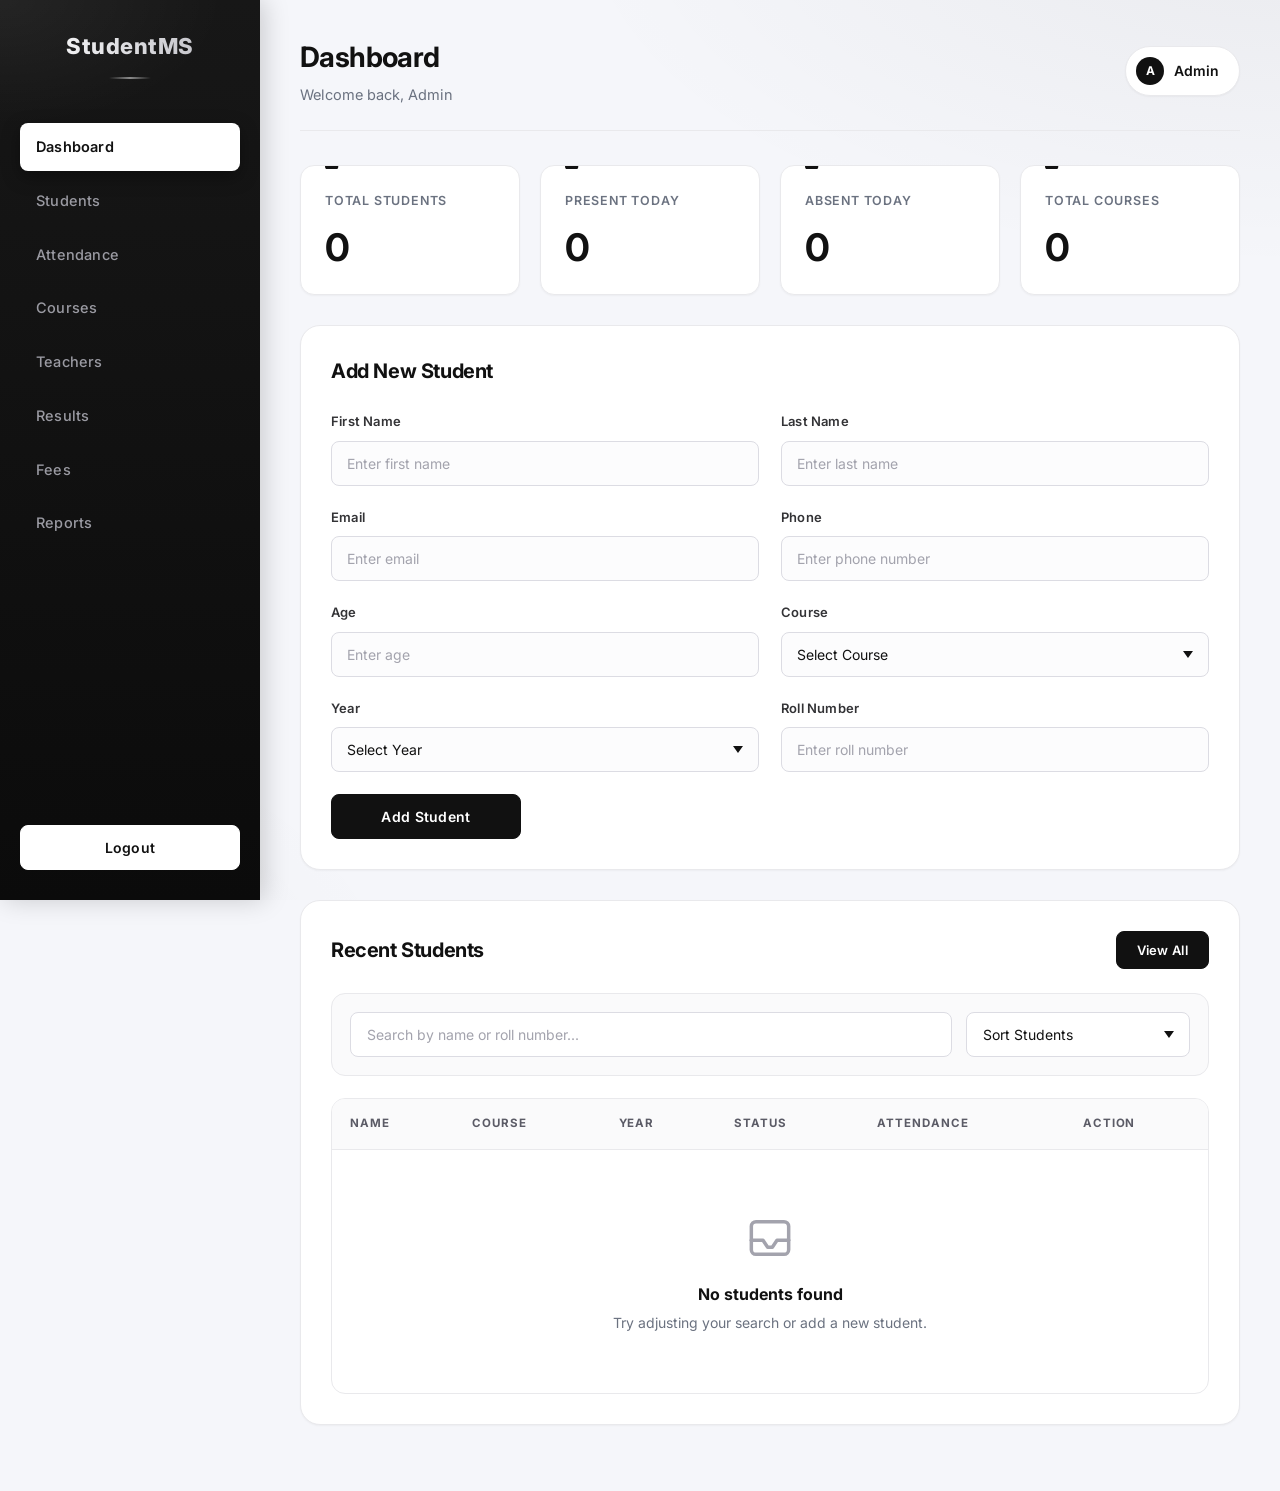
==== commit b4a6def5: "Add student profile feature" ====
--- a/index.html
+++ b/index.html
@@ -270,6 +270,73 @@
       </div>
     </div>
 
+    <!-- ===== STUDENT PROFILE MODAL ===== -->
+    <div class="modal-overlay" id="profileModal">
+      <div class="profile-modal">
+        <div class="profile-header">
+          <div>
+            <h2>Student Profile</h2>
+            <p>Complete student information</p>
+          </div>
+
+          <button type="button" id="closeProfileBtn">&times;</button>
+        </div>
+
+        <div class="profile-content">
+          <div class="profile-avatar" id="profileAvatar">S</div>
+
+          <h3 id="profileName">Student Name</h3>
+          <p id="profileRollNumber">Roll Number</p>
+
+          <div class="profile-details">
+            <div class="profile-item">
+              <span>Email</span>
+              <strong id="profileEmail"></strong>
+            </div>
+
+            <div class="profile-item">
+              <span>Phone</span>
+              <strong id="profilePhone"></strong>
+            </div>
+
+            <div class="profile-item">
+              <span>Age</span>
+              <strong id="profileAge"></strong>
+            </div>
+
+            <div class="profile-item">
+              <span>Course</span>
+              <strong id="profileCourse"></strong>
+            </div>
+
+            <div class="profile-item">
+              <span>Year</span>
+              <strong id="profileYear"></strong>
+            </div>
+          </div>
+
+          <div class="attendance-summary">
+            <h3>Attendance Summary</h3>
+
+            <div class="profile-item">
+              <span>Present Days</span>
+              <strong id="profilePresent"></strong>
+            </div>
+
+            <div class="profile-item">
+              <span>Absent Days</span>
+              <strong id="profileAbsent"></strong>
+            </div>
+
+            <div class="profile-item">
+              <span>Attendance Percentage</span>
+              <strong id="profilePercentage"></strong>
+            </div>
+          </div>
+        </div>
+      </div>
+    </div>
+
     <script src="script.js"></script>
   </body>
 </html>
--- a/style.css
+++ b/style.css
@@ -1070,4 +1070,245 @@
     .modal { padding: 26px 22px; }
     .modal-actions { flex-direction: column-reverse; }
     .btn-ghost, .btn-danger { width: 100%; }
+}
+
+
+
+
+/* ============================================================
+   STUDENT PROFILE MODAL
+   ============================================================ */
+
+#profileModal {
+  position: fixed;
+  inset: 0;
+  z-index: 1000;
+  display: none;
+  align-items: center;
+  justify-content: center;
+  padding: 20px;
+  background: rgba(0, 0, 0, 0.65);
+  backdrop-filter: blur(5px);
+}
+
+#profileModal.show {
+  display: flex;
+}
+
+.profile-modal {
+  width: 100%;
+  max-width: 550px;
+  max-height: 90vh;
+  overflow-y: auto;
+  background: #ffffff;
+  border-radius: 16px;
+  box-shadow: 0 20px 60px rgba(0, 0, 0, 0.25);
+  animation: profileOpen 0.25s ease;
+}
+
+@keyframes profileOpen {
+  from {
+    opacity: 0;
+    transform: translateY(20px) scale(0.97);
+  }
+
+  to {
+    opacity: 1;
+    transform: translateY(0) scale(1);
+  }
+}
+
+/* Header */
+
+.profile-header {
+  display: flex;
+  align-items: center;
+  justify-content: space-between;
+  padding: 22px 25px;
+  border-bottom: 1px solid #eeeeee;
+}
+
+.profile-header h2 {
+  font-size: 21px;
+  color: #111111;
+  margin-bottom: 5px;
+}
+
+.profile-header p {
+  font-size: 13px;
+  color: #777777;
+}
+
+#closeProfileBtn {
+  width: 34px;
+  height: 34px;
+  border: none;
+  border-radius: 8px;
+  background: #f2f2f2;
+  color: #111111;
+  font-size: 25px;
+  cursor: pointer;
+}
+
+#closeProfileBtn:hover {
+  background: #111111;
+  color: #ffffff;
+}
+
+/* Profile Content */
+
+.profile-content {
+  padding: 25px;
+  text-align: center;
+}
+
+.profile-avatar {
+  width: 75px;
+  height: 75px;
+  display: flex;
+  align-items: center;
+  justify-content: center;
+  margin: 0 auto 12px;
+  border-radius: 50%;
+  background: #111111;
+  color: #ffffff;
+  font-size: 30px;
+  font-weight: 700;
+}
+
+.profile-content > h3 {
+  font-size: 22px;
+  color: #111111;
+  margin-bottom: 5px;
+}
+
+#profileRollNumber {
+  color: #777777;
+  font-size: 13px;
+  margin-bottom: 25px;
+}
+
+/* Details Grid */
+
+.profile-details {
+  display: grid;
+  grid-template-columns: 1fr 1fr;
+  gap: 12px;
+  text-align: left;
+}
+
+.profile-item {
+  display: flex;
+  flex-direction: column;
+  gap: 7px;
+  padding: 13px;
+  background: #f7f7f7;
+  border: 1px solid #eeeeee;
+  border-radius: 9px;
+}
+
+.profile-item span {
+  font-size: 12px;
+  color: #777777;
+}
+
+.profile-item strong {
+  font-size: 14px;
+  color: #111111;
+  overflow-wrap: anywhere;
+}
+
+/* Attendance Summary */
+
+.attendance-summary {
+  margin-top: 25px;
+  padding-top: 20px;
+  border-top: 1px solid #eeeeee;
+  text-align: left;
+}
+
+.attendance-summary h3 {
+  font-size: 17px;
+  margin-bottom: 15px;
+  color: #111111;
+}
+
+.attendance-summary .profile-item {
+  margin-bottom: 10px;
+}
+
+/* View Profile Button */
+
+.profile-btn {
+  padding: 8px 12px;
+  margin-right: 5px;
+  border: 1px solid #111111;
+  border-radius: 6px;
+  background: #ffffff;
+  color: #111111;
+  font-size: 12px;
+  font-weight: 600;
+  cursor: pointer;
+  transition: 0.2s ease;
+}
+
+.profile-btn:hover {
+  background: #111111;
+  color: #ffffff;
+}
+
+/* Mobile Responsive */
+
+@media (max-width: 500px) {
+  #profileModal {
+    padding: 12px;
+  }
+
+  .profile-header {
+    padding: 18px;
+  }
+
+  .profile-content {
+    padding: 18px;
+  }
+
+  .profile-details {
+    grid-template-columns: 1fr;
+  }
+
+  .profile-content > h3 {
+    font-size: 19px;
+  }
+}
+
+/* Email full width */
+.profile-details .profile-item:first-child {
+  grid-column: 1 / -1;
+}
+
+#profileEmail {
+  overflow-wrap: anywhere;
+}
+
+
+
+
+.profile-modal::-webkit-scrollbar {
+  width: 6px;
+}
+
+
+.profile-modal {
+  width: 100%;
+  max-width: 550px;
+  max-height: 90vh;
+  overflow-y: auto;
+  background: #ffffff;
+  border-radius: 16px;
+  box-shadow: 0 20px 60px rgba(0, 0, 0, 0.25);
+  animation: profileOpen 0.25s ease;
+
+  /* Custom Scrollbar */
+  scrollbar-width: thin;
+  scrollbar-color: #999 #f1f1f1;
 }
